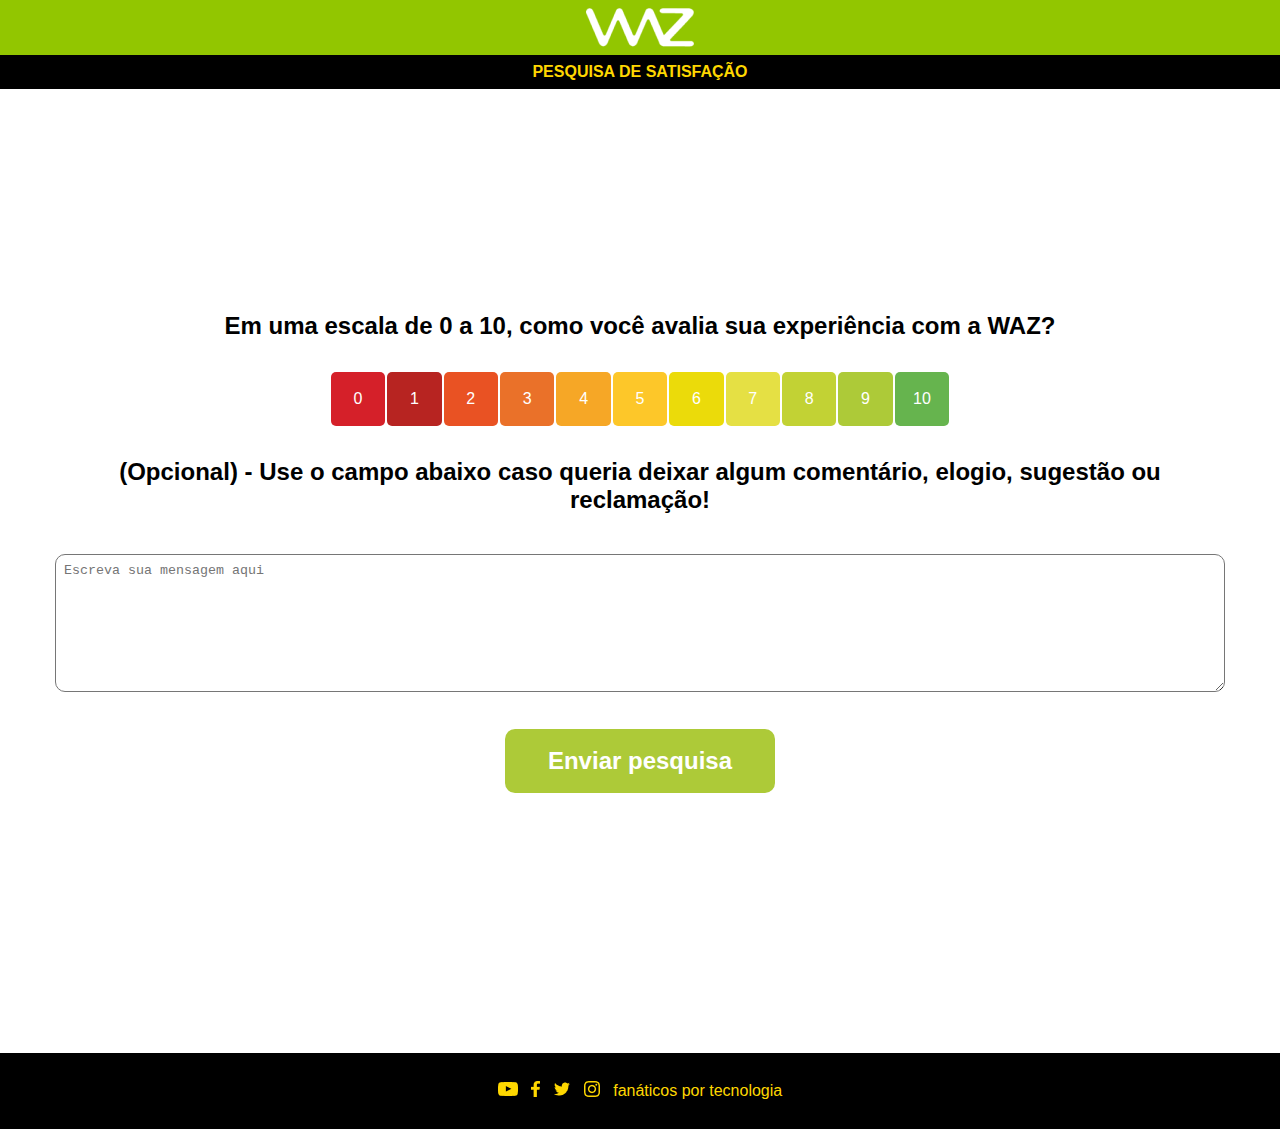
==== index.html @ c8d7f0b0 "Add files via upload" ====
<!DOCTYPE html>
<html lang="pt-br">
<head>
    <meta charset="UTF-8">
    <meta name="viewport" content="width=device-width, initial-scale=1.0">
    <title>Pesquisa de satisfação</title>
    <link rel="stylesheet" href="style.css">
</head>
<body>
    <header class="cabecalho">

        <div class="cabecalho__logo">
            <img src="./assets/img/logo_waz.png" alt="WAZ - fanáticos por tecnologia. Avalie nosso atendimento">
        </div>
        <div class="titulo">
            <h1 class="titulo__pesquisa">PESQUISA DE SATISFAÇÃO</h1>
        </div>
    </header>
    <section class="secao__nota">
        <h2 class="secao__nota__question">Em uma escala de 0 a 10, como você avalia sua experiência com a WAZ?</h2>
        <div class="secao__nota__score">
           
            <div class="secao__nota__score__botao">
                <a href="#">
                    <div class="secao__nota__score__item btn-0"><span class="texto__score">0</span></div>
                </a> 
                
                <a href="#">
                    <div class="secao__nota__score__item btn-1"><span class="texto__score">1</span></div>
                </a>    

                <a href="#">
                    <div class="secao__nota__score__item btn-2"><span class="texto__score">2</span></div>
                </a>    

                <a href="#">
                    <div class="secao__nota__score__item btn-3"><span class="texto__score">3</span></div>
                </a>    

                <a href="#">
                    <div class="secao__nota__score__item btn-4"><span class="texto__score">4</span></div>
                </a> 

                <a href="#">
                    <div class="secao__nota__score__item btn-5"><span class="texto__score">5</span></div>
                </a> 
                
                <a href="#">
                    <div class="secao__nota__score__item btn-6"><span class="texto__score">6</span></div>
                </a> 
                
                <a href="#">
                    <div class="secao__nota__score__item btn-7"><span class="texto__score">7</span></div>
                </a> 
                
                <a href="#">
                    <div class="secao__nota__score__item btn-8"><span class="texto__score">8</span></div>
                </a> 
                
                <a href="#">
                    <div class="secao__nota__score__item btn-9"><span class="texto__score">9</span></div>
                </a> 

                <a href="#">
                    <div class="secao__nota__score__item btn-10"><span class="texto__score">10</span></div>
                </a>                  
            </div>
        </div>

       

        <div class="formulario">
            
                <h2 class="formulario__mensagem__question">(Opcional) - Use o campo abaixo caso queria deixar algum comentário, elogio, sugestão ou reclamação!</h2>

                <textarea class="formulario__question__campo" name="formulario__mensagem" placeholder="Escreva sua mensagem aqui"></textarea>

                <button type="submit" class="botao__enviar">Enviar pesquisa</button>
            
        </div>

          
    </section>
    <footer>
        <ul class="icons__rodape">
            <li><img src="./assets/img/youtube.png" alt="Acesse o youtube da WAZ"></li>
            <li><img src="./assets/img/face.png" alt="Acesse o facebook da WAZ"></li>
            <li><img src="./assets/img/twiter.png" alt="Acesse o Twiter da WAZ"></li>
            <li><img src="./assets/img/instagram.png" alt="Acesse o instagram da WAZ"></li>
            <li>
                <span class="texto__rodape">fanáticos por tecnologia</span>
            </li>        
        </ul>
    </footer>
  

</body>
</html>
---- style.css ----
@import url('https://fonts.googleapis.com/css2?family=Barlow:ital,wght@0,100;0,200;0,300;0,400;0,500;0,600;0,700;0,800;0,900;1,100;1,200;1,300;1,400;1,500;1,600;1,700;1,800;1,900&family=Josefin+Sans:ital,wght@0,100..700;1,100..700&family=Poppins:ital,wght@0,100;0,200;0,300;0,400;0,500;0,600;0,700;0,800;0,900;1,100;1,200;1,300;1,400;1,500;1,600;1,700;1,800;1,900&family=Roboto+Condensed:ital,wght@0,100..900;1,100..900&family=Roboto+Flex:opsz,wght@8..144,100..1000&display=swap');

@import url('./styles/reset.css');
@import url('styles/cabecalho.css');
@import url('styles/secao-nota.css');
@import url('styles/secao-nota-score-btns.css');
@import url('./styles/formulario-mensagem.css');
@import url('./styles/footer.css');
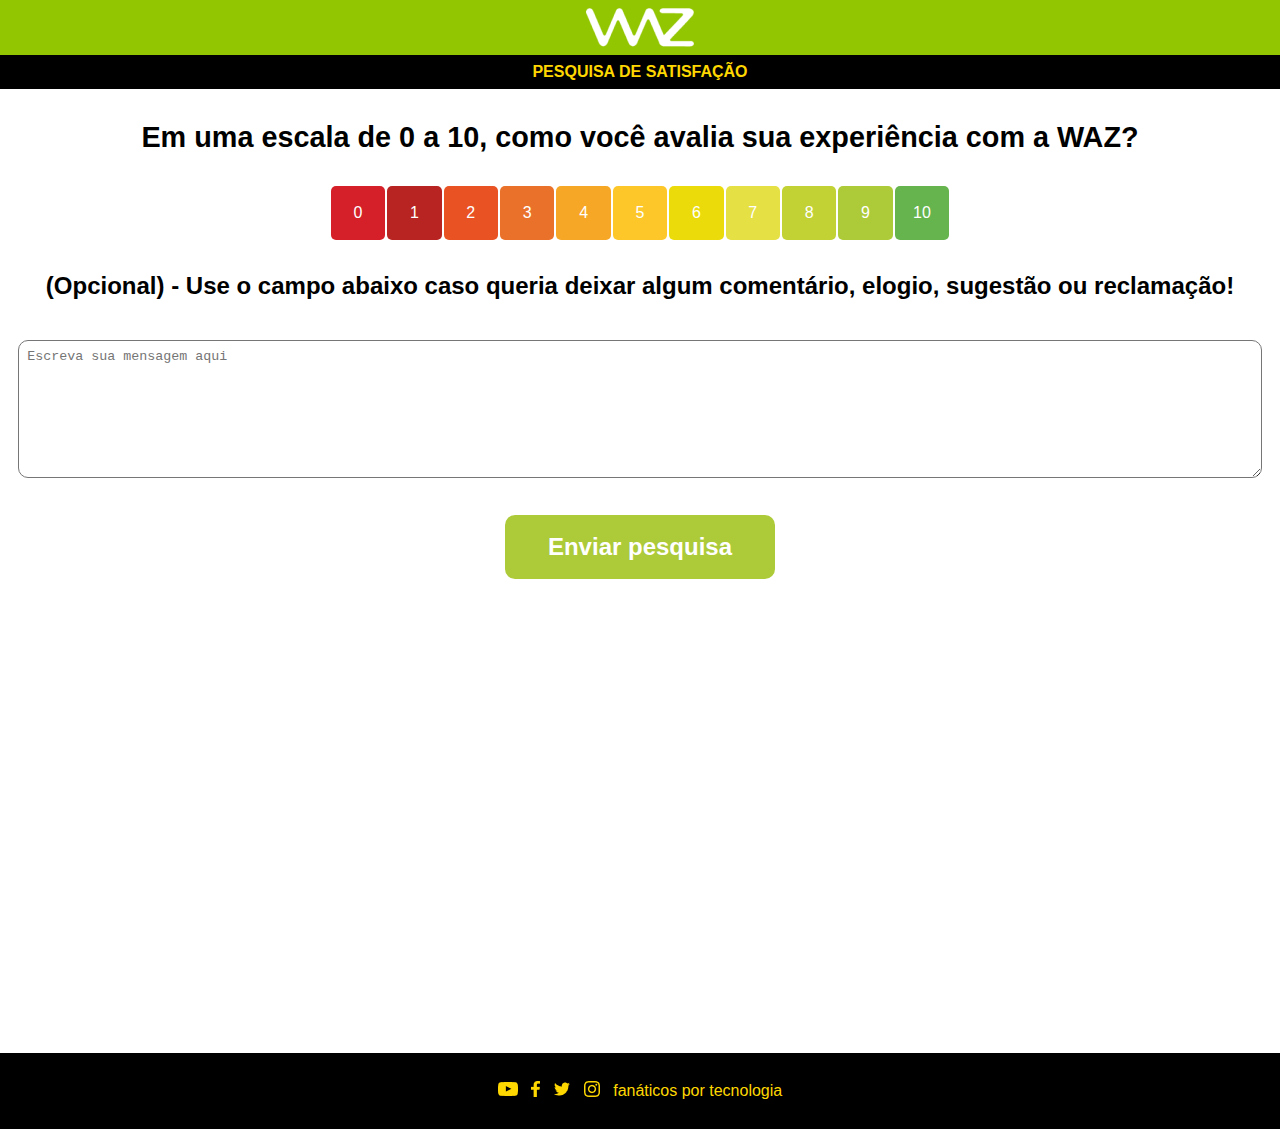
==== commit 4b93d0da: "Add files via upload" ====
--- a/index.html
+++ b/index.html
@@ -92,6 +92,8 @@
             </li>        
         </ul>
     </footer>
+
+    
   
 
 </body>
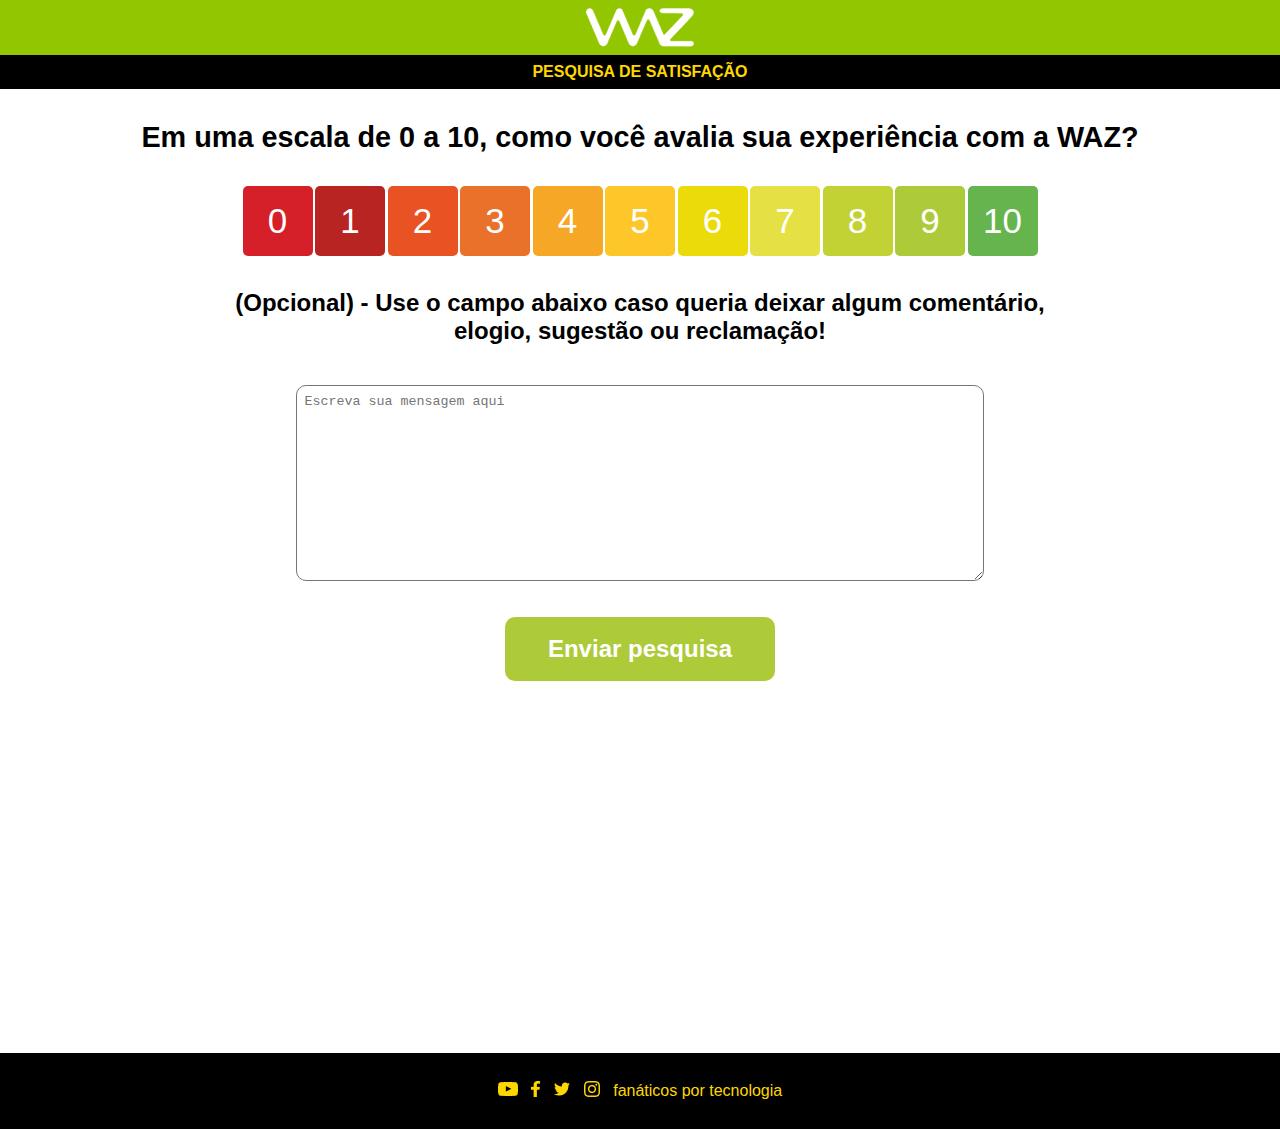
==== commit 03a6eca2: "Add files via upload" ====
--- a/index.html
+++ b/index.html
@@ -4,6 +4,7 @@
     <meta charset="UTF-8">
     <meta name="viewport" content="width=device-width, initial-scale=1.0">
     <title>Pesquisa de satisfação</title>
+    <link rel="icon" type="image/x-icon" href="./assets/img/favicon.png">
     <link rel="stylesheet" href="style.css">
 </head>
 <body>
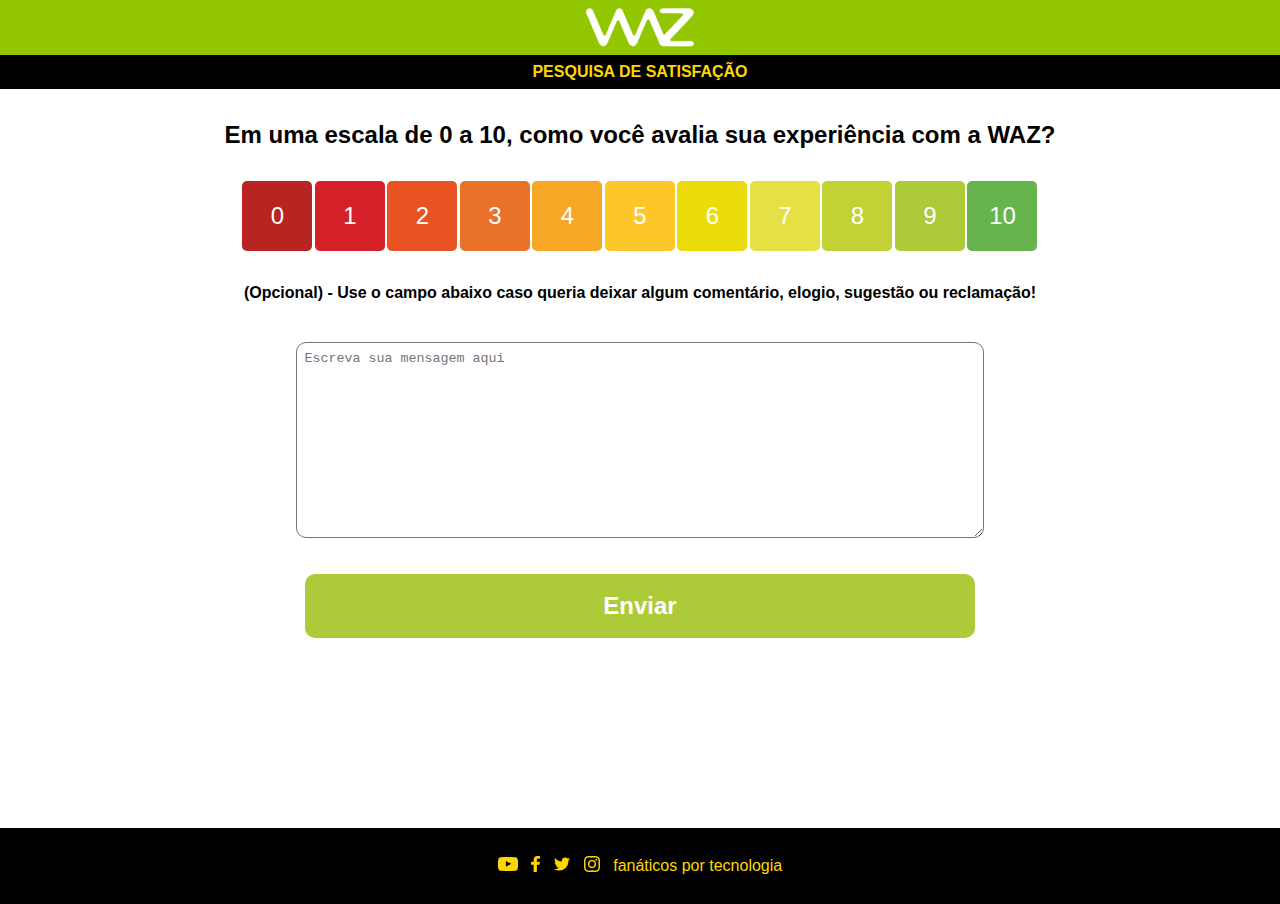
==== commit 63cfca3c: "Add files via upload" ====
--- a/index.html
+++ b/index.html
@@ -4,8 +4,10 @@
     <meta charset="UTF-8">
     <meta name="viewport" content="width=device-width, initial-scale=1.0">
     <title>Pesquisa de satisfação</title>
+    <meta name="description" content="Avalie sua experiência com a WAZ">
     <link rel="icon" type="image/x-icon" href="./assets/img/favicon.png">
     <link rel="stylesheet" href="style.css">
+    <script src="button-active.js"></script>
 </head>
 <body>
     <header class="cabecalho">
@@ -18,6 +20,67 @@
         </div>
     </header>
     <section class="secao__nota">
+        <h2 class="secao__nota__question">Em uma escala de 0 a 10, como você avalia sua experiência com a WAZ?</h2>
+
+
+        <form>
+            <div class="secao__nota__score__botao">
+                <input type="button" name ="btn0" id="btn0" class="secao__nota__score__item button btn-0" value="0">
+                <input type="button" name ="btn1" id="btn1" class="secao__nota__score__item button btn-1" value="1">
+                <input type="button" name ="btn2" id="btn2" class="secao__nota__score__item button btn-2" value="2">
+                <input type="button" name ="btn3" id="btn3" class="secao__nota__score__item button btn-3" value="3">
+                <input type="button" name ="btn4" id="btn4" class="secao__nota__score__item button btn-4" value="4">
+                <input type="button" name ="btn5" id="btn5" class="secao__nota__score__item button btn-5" value="5">
+                <input type="button" name ="btn6" id="btn6"  class="secao__nota__score__item button btn-6" value="6">
+                <input type="button" name ="btn7" id="btn7" class="secao__nota__score__item button btn-7" value="7">
+                <input type="button" name ="btn8" id="btn8" class="secao__nota__score__item button btn-8" value="8">
+                <input type="button" name ="btn9" id="btn9" class="secao__nota__score__item button btn-9" value="9">
+                <input type="button" name ="btn10" id="btn10" class="secao__nota__score__item button btn-10" value="10">
+
+            </div>     
+
+
+        <div class="formulario">
+            
+                <h2 class="formulario__mensagem__question">(Opcional) - Use o campo abaixo caso queria deixar algum comentário, elogio, sugestão ou reclamação!</h2>
+                <textarea class="formulario__question__campo" name="mensagem" placeholder="Escreva sua mensagem aqui"></textarea>
+                
+                <input type="submit" class="botao__enviar" value="Enviar" >
+           
+            
+        </div>
+
+    </form>
+
+          
+    </section>
+    <footer>
+        <ul class="icons__rodape">
+            <a href="https://www.youtube.com/c/wazoficial">
+                 <li><img src="./assets/img/youtube.png" alt="Acesse o youtube da WAZ"></li>
+            </a>
+            <a href="https://www.facebook.com/wazlive">
+                <li><img src="./assets/img/face.png" alt="Acesse o facebook da WAZ"></li>
+            </a>  
+                <a href="https://twitter.com/wazoficial">  
+            <li><img src="./assets/img/twiter.png" alt="Acesse o Twiter da WAZ"></li>
+            </a>
+            <a href="https://www.instagram.com/wazoficial/">
+                <li><img src="./assets/img/instagram.png" alt="Acesse o instagram da WAZ"></li>
+            </a>    
+            <li>
+                <span class="texto__rodape">fanáticos por tecnologia</span>
+            </li>        
+        </ul>
+    </footer>
+
+    
+
+
+
+
+
+    <!--
         <h2 class="secao__nota__question">Em uma escala de 0 a 10, como você avalia sua experiência com a WAZ?</h2>
         <div class="secao__nota__score">
            
@@ -67,34 +130,7 @@
                 </a>                  
             </div>
         </div>
-
-       
-
-        <div class="formulario">
-            
-                <h2 class="formulario__mensagem__question">(Opcional) - Use o campo abaixo caso queria deixar algum comentário, elogio, sugestão ou reclamação!</h2>
-
-                <textarea class="formulario__question__campo" name="formulario__mensagem" placeholder="Escreva sua mensagem aqui"></textarea>
-
-                <button type="submit" class="botao__enviar">Enviar pesquisa</button>
-            
-        </div>
-
-          
-    </section>
-    <footer>
-        <ul class="icons__rodape">
-            <li><img src="./assets/img/youtube.png" alt="Acesse o youtube da WAZ"></li>
-            <li><img src="./assets/img/face.png" alt="Acesse o facebook da WAZ"></li>
-            <li><img src="./assets/img/twiter.png" alt="Acesse o Twiter da WAZ"></li>
-            <li><img src="./assets/img/instagram.png" alt="Acesse o instagram da WAZ"></li>
-            <li>
-                <span class="texto__rodape">fanáticos por tecnologia</span>
-            </li>        
-        </ul>
-    </footer>
-
-    
+        -->
   
 
 </body>
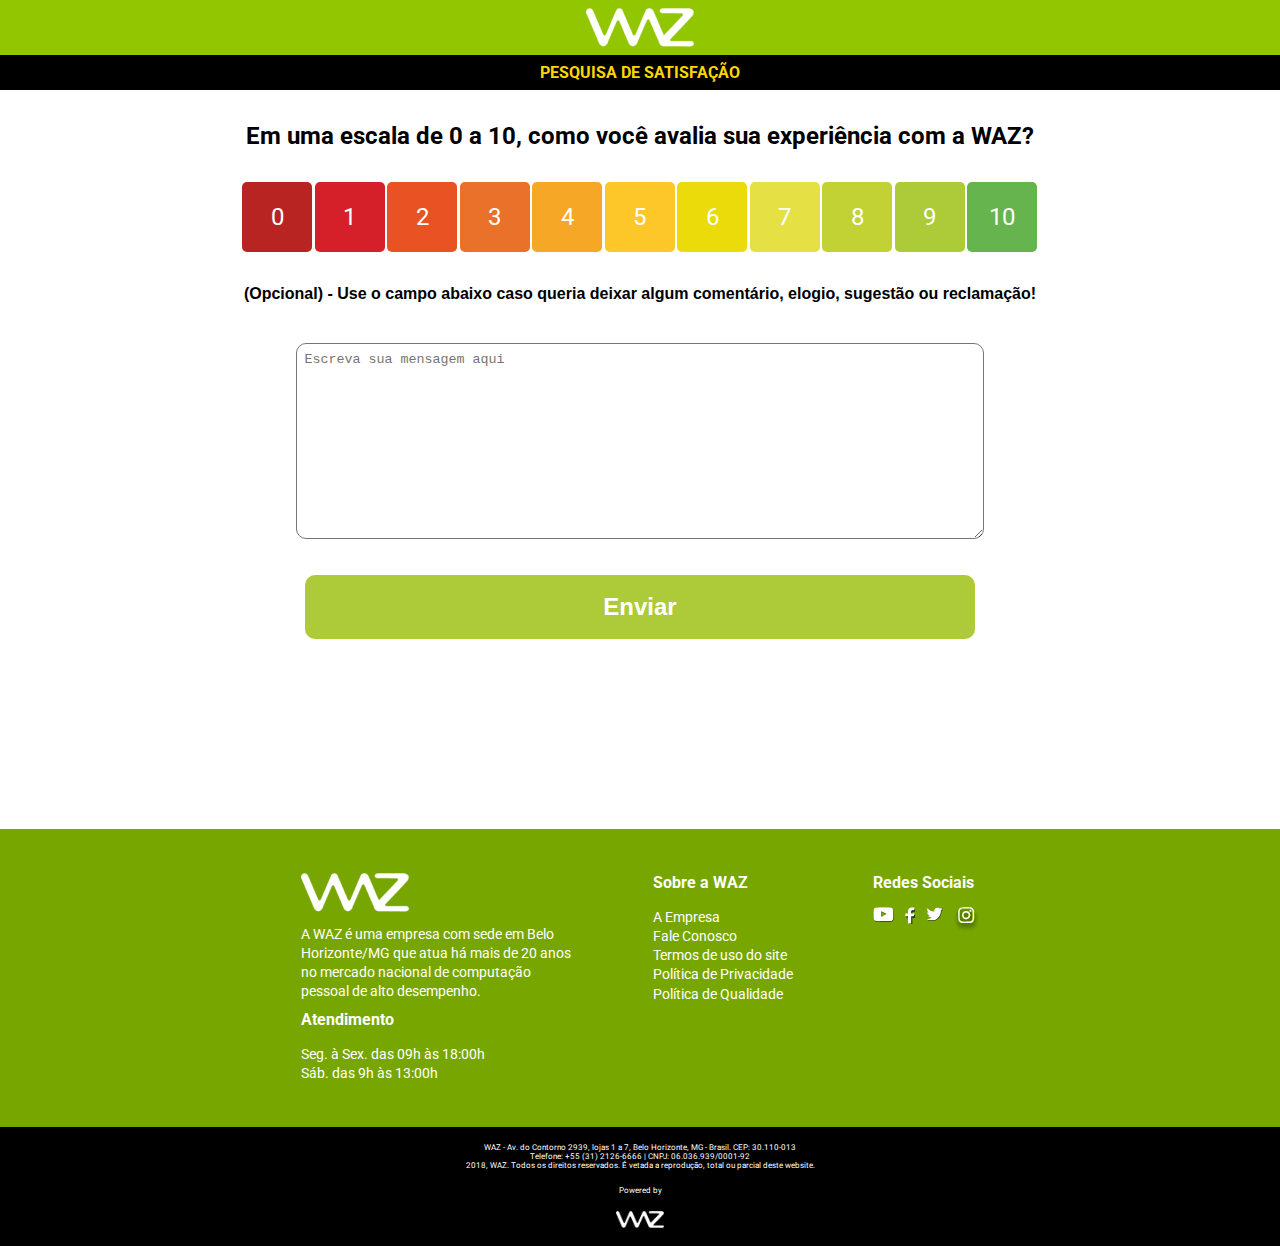
==== commit 01fe888d: "Add files via upload" ====
--- a/index.html
+++ b/index.html
@@ -50,28 +50,57 @@
             
         </div>
 
-    </form>
+    </form>         
+    </section>
 
-          
+    <section class="institucional">
+        <div class="coluna coluna__1">
+            <img src="./assets/img/logo_waz.png" alt="logo_waz" class="logo__waz__institucional">
+            <p class="coluna__1__texto">A WAZ é uma empresa com sede em Belo
+                Horizonte/MG que atua há mais de 20 anos
+                no mercado nacional de computação
+                pessoal de alto desempenho.
+            </p>
+            <h4 class="institucional__anteidmento__titulo">Atendimento</h4>
+            <p>Seg. à Sex. das 09h às 18:00h</p>
+            <p>Sáb. das 9h às 13:00h</p>
+        </div>
+        <div class="coluna coluna__2">
+        <h4 class="institucional__sobre-a-waz">Sobre a WAZ</h4>
+        <ul class="institucional__servicos">
+            <li><a class="links__institucional" href="https://www.waz.com.br/institucional/a-empresa">A Empresa</a></li>
+            <li><a class="links__institucional" href="https://www.waz.com.br/institucional/contato">Fale Conosco</a></li>
+            <li><a class="links__institucional" href="https://www.waz.com.br/institucional/termos-de-uso">Termos de uso do site</a></li>
+            <li><a class="links__institucional" href="https://www.waz.com.br/institucional/politica-de-privacidade">Política de Privacidade</a></li>
+            <li><a class="links__institucional" href="https://www.waz.com.br/institucional/politica-de-qualidade">Política de Qualidade</a></li>
+        </ul>
+
+        </div>
+        <div class="coluna coluna__3">
+            <h4 class="institucional__titulo--social">Redes Sociais</h4>
+            <ul class="institucional__social-icons">
+                <li><a href="https://www.youtube.com/c/wazoficial"><img src="./assets/img/youtube.svg" alt="acesse o youtube waz" class="icon__youtube"></a></li>
+                <li><a href="https://www.facebook.com/wazlive"><img src="./assets/img/face.svg" alt="Curta nossa fanpage no facebook" class="icon__face"></a></li>
+                <li><a href="https://twitter.com/wazoficial"><img src="./assets/img/twitter.svg" alt="Siga a WAZ no Twitter" class="icon__twitter"></a></li>
+                <li><a href="https://www.instagram.com/wazoficial/"><img src="./assets/img/instagram.svg" alt=""></a></li>
+            </ul>
+        </div>
+      
+
+
     </section>
+
     <footer>
-        <ul class="icons__rodape">
-            <a href="https://www.youtube.com/c/wazoficial">
-                 <li><img src="./assets/img/youtube.png" alt="Acesse o youtube da WAZ"></li>
-            </a>
-            <a href="https://www.facebook.com/wazlive">
-                <li><img src="./assets/img/face.png" alt="Acesse o facebook da WAZ"></li>
-            </a>  
-                <a href="https://twitter.com/wazoficial">  
-            <li><img src="./assets/img/twiter.png" alt="Acesse o Twiter da WAZ"></li>
-            </a>
-            <a href="https://www.instagram.com/wazoficial/">
-                <li><img src="./assets/img/instagram.png" alt="Acesse o instagram da WAZ"></li>
-            </a>    
-            <li>
-                <span class="texto__rodape">fanáticos por tecnologia</span>
-            </li>        
-        </ul>
+
+        <div class="conteiner__footer">
+            <p>WAZ - Av. do Contorno 2939, lojas 1 a 7, Belo Horizonte, MG - Brasil. CEP: 30.110-013</p>
+            <p>Telefone: +55 (31) 2126-6666 | CNPJ: 06.036.939/0001-92</p>
+            <p>2018, WAZ. Todos os direitos reservados. É vetada a reprodução, total ou parcial deste website.</p>
+        </div>
+        <div class="conteiner__logo__footer">
+            <p class="powered">Powered by</p>
+            <img src="./assets/img/logo_waz.png" class="logo__footer" alt="WAZ, fanaáticos por tecnologia">
+        </div>
     </footer>
 
     
@@ -80,57 +109,6 @@
 
 
 
-    <!--
-        <h2 class="secao__nota__question">Em uma escala de 0 a 10, como você avalia sua experiência com a WAZ?</h2>
-        <div class="secao__nota__score">
-           
-            <div class="secao__nota__score__botao">
-                <a href="#">
-                    <div class="secao__nota__score__item btn-0"><span class="texto__score">0</span></div>
-                </a> 
-                
-                <a href="#">
-                    <div class="secao__nota__score__item btn-1"><span class="texto__score">1</span></div>
-                </a>    
-
-                <a href="#">
-                    <div class="secao__nota__score__item btn-2"><span class="texto__score">2</span></div>
-                </a>    
-
-                <a href="#">
-                    <div class="secao__nota__score__item btn-3"><span class="texto__score">3</span></div>
-                </a>    
-
-                <a href="#">
-                    <div class="secao__nota__score__item btn-4"><span class="texto__score">4</span></div>
-                </a> 
-
-                <a href="#">
-                    <div class="secao__nota__score__item btn-5"><span class="texto__score">5</span></div>
-                </a> 
-                
-                <a href="#">
-                    <div class="secao__nota__score__item btn-6"><span class="texto__score">6</span></div>
-                </a> 
-                
-                <a href="#">
-                    <div class="secao__nota__score__item btn-7"><span class="texto__score">7</span></div>
-                </a> 
-                
-                <a href="#">
-                    <div class="secao__nota__score__item btn-8"><span class="texto__score">8</span></div>
-                </a> 
-                
-                <a href="#">
-                    <div class="secao__nota__score__item btn-9"><span class="texto__score">9</span></div>
-                </a> 
-
-                <a href="#">
-                    <div class="secao__nota__score__item btn-10"><span class="texto__score">10</span></div>
-                </a>                  
-            </div>
-        </div>
-        -->
   
 
 </body>
--- a/style.css
+++ b/style.css
@@ -1,8 +1,9 @@
-@import url('https://fonts.googleapis.com/css2?family=Barlow:ital,wght@0,100;0,200;0,300;0,400;0,500;0,600;0,700;0,800;0,900;1,100;1,200;1,300;1,400;1,500;1,600;1,700;1,800;1,900&family=Josefin+Sans:ital,wght@0,100..700;1,100..700&family=Poppins:ital,wght@0,100;0,200;0,300;0,400;0,500;0,600;0,700;0,800;0,900;1,100;1,200;1,300;1,400;1,500;1,600;1,700;1,800;1,900&family=Roboto+Condensed:ital,wght@0,100..900;1,100..900&family=Roboto+Flex:opsz,wght@8..144,100..1000&display=swap');
+@import url('https://fonts.googleapis.com/css2?family=Roboto:ital,wght@0,100;0,300;0,400;0,500;0,700;0,900;1,100;1,300;1,400;1,500;1,700;1,900&display=swap');
 
 @import url('./styles/reset.css');
 @import url('styles/cabecalho.css');
 @import url('styles/secao-nota.css');
 @import url('styles/secao-nota-score-btns.css');
 @import url('./styles/formulario-mensagem.css');
+@import url('./styles/institucional.css');
 @import url('./styles/footer.css');
